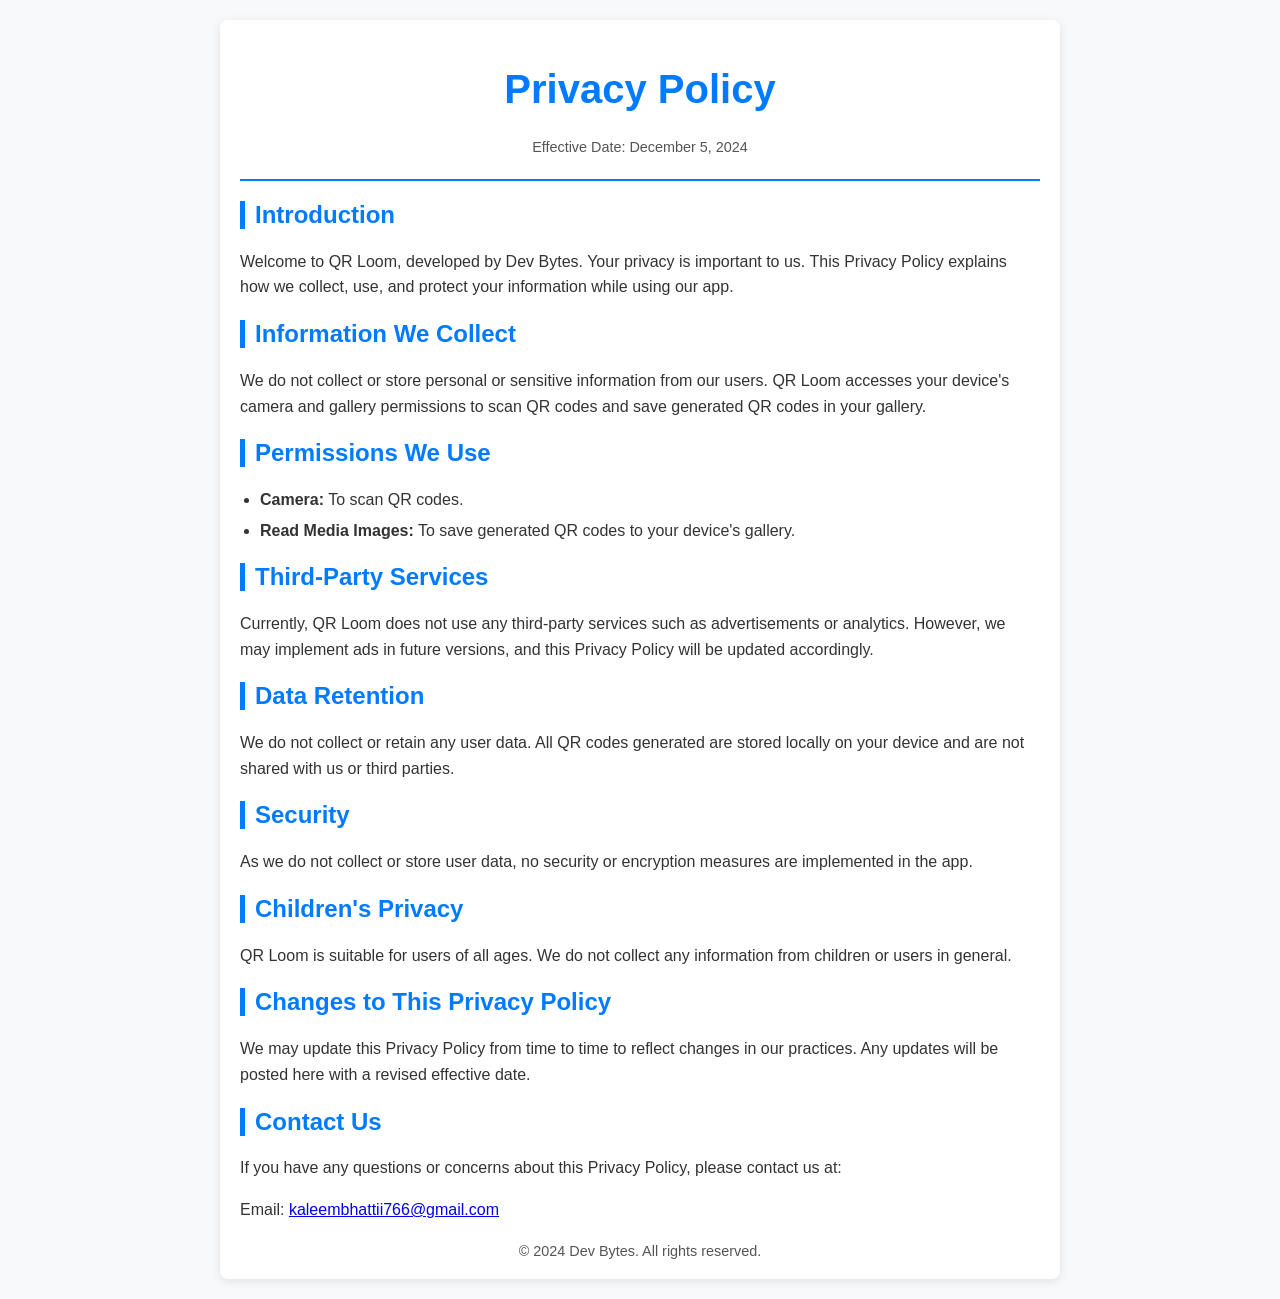
==== index.html @ 86bc4476 "privacy policy" ====
<!DOCTYPE html>
<html lang="en">
  <head>
    <meta charset="UTF-8" />
    <meta name="viewport" content="width=device-width, initial-scale=1.0" />
    <title>Privacy Policy - QR Loom</title>
    <link rel="stylesheet" href="style.css" />
  </head>
  <body>
    <div class="container">
      <header>
        <h1>Privacy Policy</h1>
        <p>Effective Date: December 5, 2024</p>
      </header>
      <section>
        <h2>Introduction</h2>
        <p>
          Welcome to QR Loom, developed by Dev Bytes. Your privacy is important
          to us. This Privacy Policy explains how we collect, use, and protect
          your information while using our app.
        </p>
      </section>
      <section>
        <h2>Information We Collect</h2>
        <p>
          We do not collect or store personal or sensitive information from our
          users. QR Loom accesses your device's camera and gallery permissions
          to scan QR codes and save generated QR codes in your gallery.
        </p>
      </section>
      <section>
        <h2>Permissions We Use</h2>
        <ul>
          <li><strong>Camera:</strong> To scan QR codes.</li>
          <li>
            <strong>Read Media Images:</strong> To save generated QR codes to
            your device's gallery.
          </li>
        </ul>
      </section>
      <section>
        <h2>Third-Party Services</h2>
        <p>
          Currently, QR Loom does not use any third-party services such as
          advertisements or analytics. However, we may implement ads in future
          versions, and this Privacy Policy will be updated accordingly.
        </p>
      </section>
      <section>
        <h2>Data Retention</h2>
        <p>
          We do not collect or retain any user data. All QR codes generated are
          stored locally on your device and are not shared with us or third
          parties.
        </p>
      </section>
      <section>
        <h2>Security</h2>
        <p>
          As we do not collect or store user data, no security or encryption
          measures are implemented in the app.
        </p>
      </section>
      <section>
        <h2>Children's Privacy</h2>
        <p>
          QR Loom is suitable for users of all ages. We do not collect any
          information from children or users in general.
        </p>
      </section>
      <section>
        <h2>Changes to This Privacy Policy</h2>
        <p>
          We may update this Privacy Policy from time to time to reflect changes
          in our practices. Any updates will be posted here with a revised
          effective date.
        </p>
      </section>
      <section>
        <h2>Contact Us</h2>
        <p>
          If you have any questions or concerns about this Privacy Policy,
          please contact us at:
        </p>
        <p>
          Email:
          <a href="mailto:kaleembhattii766@gmail.com"
            >kaleembhattii766@gmail.com</a
          >
        </p>
      </section>
      <footer>
        <p>© 2024 Dev Bytes. All rights reserved.</p>
      </footer>
    </div>
  </body>
</html>
---- style.css ----
body {
  font-family: Arial, sans-serif;
  margin: 0;
  padding: 0;
  background-color: #f8f9fa;
  color: #333;
}

.container {
  max-width: 800px;
  margin: 20px auto;
  padding: 20px;
  background: #ffffff;
  border-radius: 8px;
  box-shadow: 0 2px 10px rgba(0, 0, 0, 0.1);
}

header {
  text-align: center;
  border-bottom: 2px solid #007bff;
  padding-bottom: 10px;
}

header h1 {
  color: #007bff;
  font-size: 2.5em;
}

header p {
  font-size: 0.9em;
  color: #555;
}

section {
  margin: 20px 0;
}

section h2 {
  color: #007bff;
  font-size: 1.5em;
  border-left: 5px solid #007bff;
  padding-left: 10px;
}

section p,
section ul {
  font-size: 1em;
  line-height: 1.6;
}

ul {
  margin: 10px 0;
  padding-left: 20px;
}

ul li {
  margin: 5px 0;
}

footer {
  text-align: center;
  margin-top: 20px;
  font-size: 0.9em;
  color: #555;
}

footer p {
  margin: 0;
}
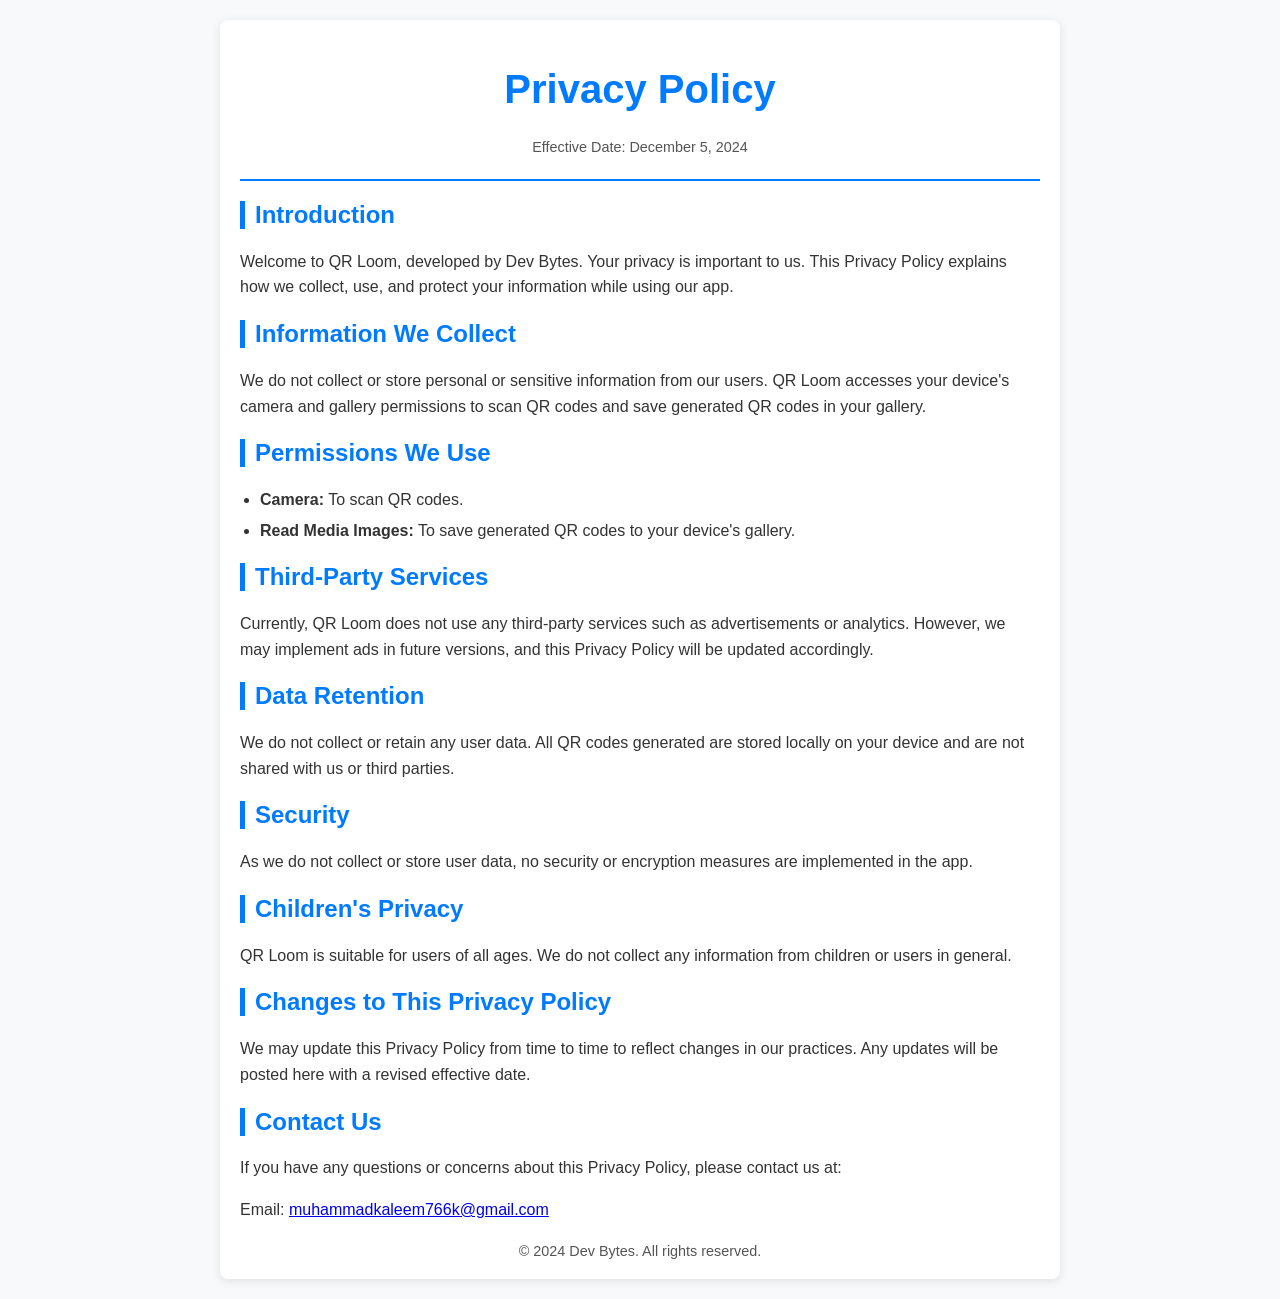
==== commit a5f73c39: "email change" ====
--- a/index.html
+++ b/index.html
@@ -84,8 +84,8 @@
         </p>
         <p>
           Email:
-          <a href="mailto:kaleembhattii766@gmail.com"
-            >kaleembhattii766@gmail.com</a
+          <a href="mailto:muhammadkaleem766k@gmail.com"
+            >muhammadkaleem766k@gmail.com</a
           >
         </p>
       </section>
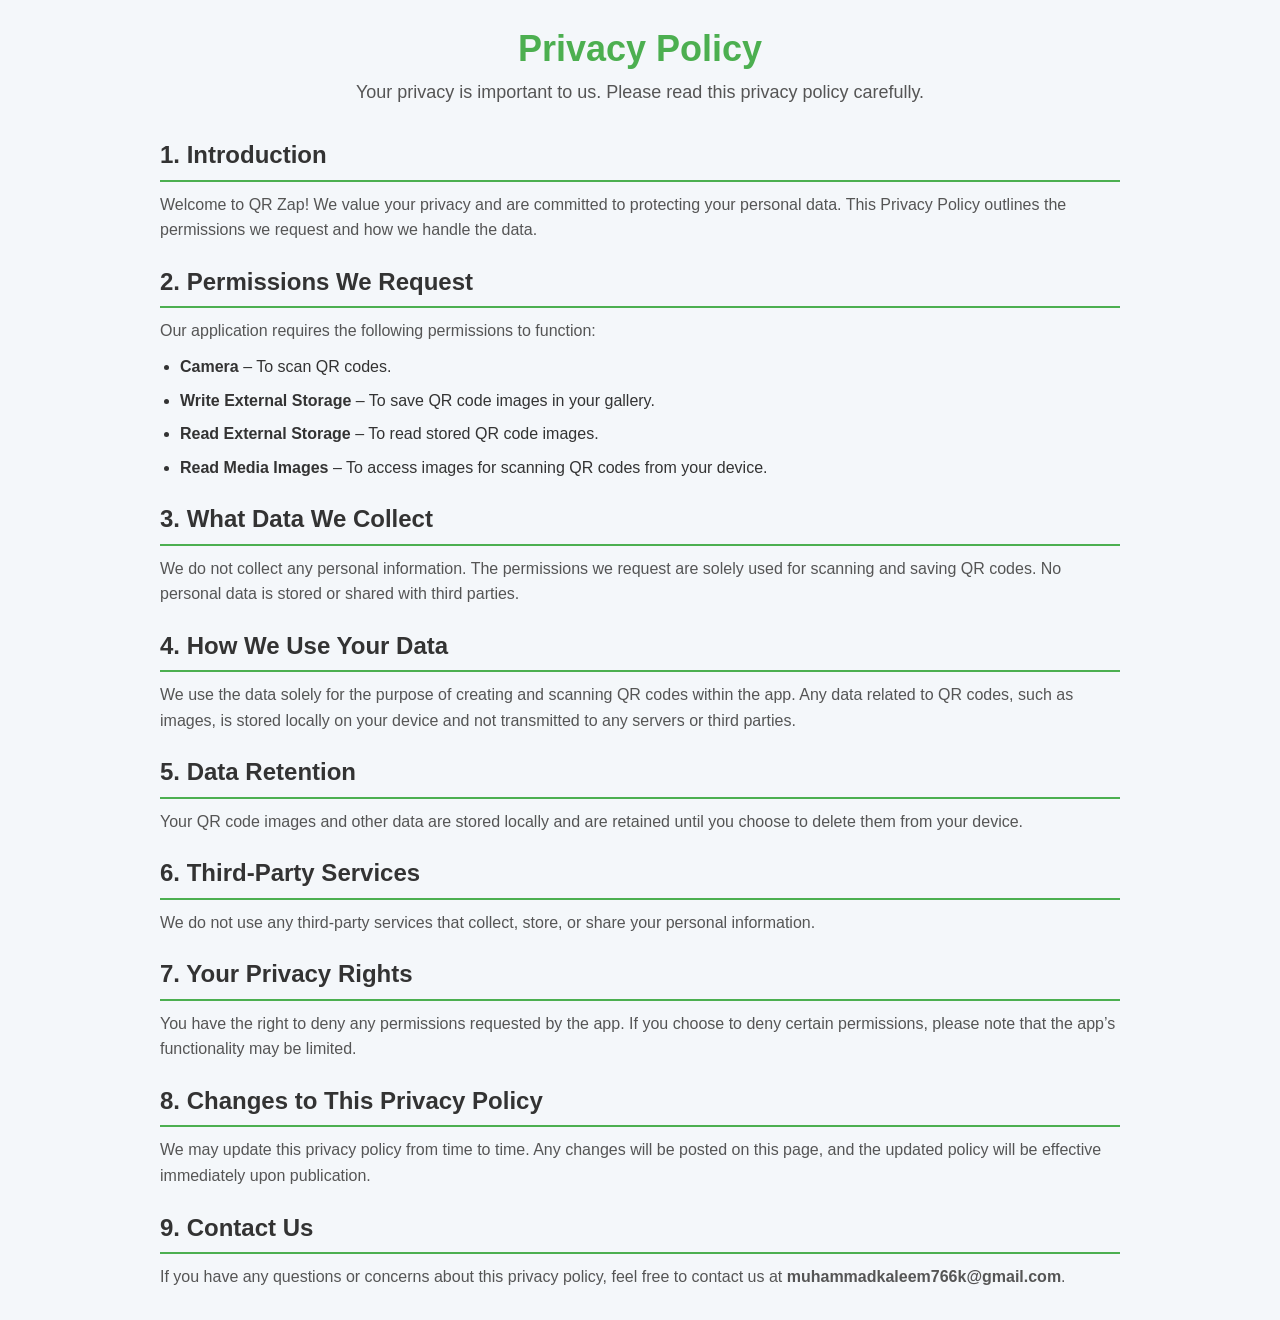
==== commit 09fc545a: "policy" ====
--- a/index.html
+++ b/index.html
@@ -3,95 +3,92 @@
   <head>
     <meta charset="UTF-8" />
     <meta name="viewport" content="width=device-width, initial-scale=1.0" />
-    <title>Privacy Policy - QR Loom</title>
+    <title>Privacy Policy - QR Zap</title>
     <link rel="stylesheet" href="style.css" />
   </head>
   <body>
     <div class="container">
       <header>
         <h1>Privacy Policy</h1>
-        <p>Effective Date: December 5, 2024</p>
+        <p>
+          Your privacy is important to us. Please read this privacy policy
+          carefully.
+        </p>
       </header>
-      <section>
-        <h2>Introduction</h2>
+
+      <section class="policy">
+        <h2>1. Introduction</h2>
         <p>
-          Welcome to QR Loom, developed by Dev Bytes. Your privacy is important
-          to us. This Privacy Policy explains how we collect, use, and protect
-          your information while using our app.
+          Welcome to QR Zap! We value your privacy and are committed to
+          protecting your personal data. This Privacy Policy outlines the
+          permissions we request and how we handle the data.
+        </p>
+
+        <h2>2. Permissions We Request</h2>
+        <p>Our application requires the following permissions to function:</p>
+        <ul>
+          <li><strong>Camera</strong> – To scan QR codes.</li>
+          <li>
+            <strong>Write External Storage</strong> – To save QR code images in
+            your gallery.
+          </li>
+          <li>
+            <strong>Read External Storage</strong> – To read stored QR code
+            images.
+          </li>
+          <li>
+            <strong>Read Media Images</strong> – To access images for scanning
+            QR codes from your device.
+          </li>
+        </ul>
+
+        <h2>3. What Data We Collect</h2>
+        <p>
+          We do not collect any personal information. The permissions we request
+          are solely used for scanning and saving QR codes. No personal data is
+          stored or shared with third parties.
+        </p>
+
+        <h2>4. How We Use Your Data</h2>
+        <p>
+          We use the data solely for the purpose of creating and scanning QR
+          codes within the app. Any data related to QR codes, such as images, is
+          stored locally on your device and not transmitted to any servers or
+          third parties.
+        </p>
+
+        <h2>5. Data Retention</h2>
+        <p>
+          Your QR code images and other data are stored locally and are retained
+          until you choose to delete them from your device.
+        </p>
+
+        <h2>6. Third-Party Services</h2>
+        <p>
+          We do not use any third-party services that collect, store, or share
+          your personal information.
+        </p>
+
+        <h2>7. Your Privacy Rights</h2>
+        <p>
+          You have the right to deny any permissions requested by the app. If
+          you choose to deny certain permissions, please note that the app’s
+          functionality may be limited.
+        </p>
+
+        <h2>8. Changes to This Privacy Policy</h2>
+        <p>
+          We may update this privacy policy from time to time. Any changes will
+          be posted on this page, and the updated policy will be effective
+          immediately upon publication.
+        </p>
+
+        <h2>9. Contact Us</h2>
+        <p>
+          If you have any questions or concerns about this privacy policy, feel
+          free to contact us at <strong>muhammadkaleem766k@gmail.com</strong>.
         </p>
       </section>
-      <section>
-        <h2>Information We Collect</h2>
-        <p>
-          We do not collect or store personal or sensitive information from our
-          users. QR Loom accesses your device's camera and gallery permissions
-          to scan QR codes and save generated QR codes in your gallery.
-        </p>
-      </section>
-      <section>
-        <h2>Permissions We Use</h2>
-        <ul>
-          <li><strong>Camera:</strong> To scan QR codes.</li>
-          <li>
-            <strong>Read Media Images:</strong> To save generated QR codes to
-            your device's gallery.
-          </li>
-        </ul>
-      </section>
-      <section>
-        <h2>Third-Party Services</h2>
-        <p>
-          Currently, QR Loom does not use any third-party services such as
-          advertisements or analytics. However, we may implement ads in future
-          versions, and this Privacy Policy will be updated accordingly.
-        </p>
-      </section>
-      <section>
-        <h2>Data Retention</h2>
-        <p>
-          We do not collect or retain any user data. All QR codes generated are
-          stored locally on your device and are not shared with us or third
-          parties.
-        </p>
-      </section>
-      <section>
-        <h2>Security</h2>
-        <p>
-          As we do not collect or store user data, no security or encryption
-          measures are implemented in the app.
-        </p>
-      </section>
-      <section>
-        <h2>Children's Privacy</h2>
-        <p>
-          QR Loom is suitable for users of all ages. We do not collect any
-          information from children or users in general.
-        </p>
-      </section>
-      <section>
-        <h2>Changes to This Privacy Policy</h2>
-        <p>
-          We may update this Privacy Policy from time to time to reflect changes
-          in our practices. Any updates will be posted here with a revised
-          effective date.
-        </p>
-      </section>
-      <section>
-        <h2>Contact Us</h2>
-        <p>
-          If you have any questions or concerns about this Privacy Policy,
-          please contact us at:
-        </p>
-        <p>
-          Email:
-          <a href="mailto:muhammadkaleem766k@gmail.com"
-            >muhammadkaleem766k@gmail.com</a
-          >
-        </p>
-      </section>
-      <footer>
-        <p>© 2024 Dev Bytes. All rights reserved.</p>
-      </footer>
     </div>
   </body>
 </html>
--- a/style.css
+++ b/style.css
@@ -1,69 +1,75 @@
+/* Reset some default styles */
+* {
+  margin: 0;
+  padding: 0;
+  box-sizing: border-box;
+}
+
+/* Body styles */
 body {
   font-family: Arial, sans-serif;
-  margin: 0;
-  padding: 0;
-  background-color: #f8f9fa;
+  background-color: #f4f7fa;
   color: #333;
+  line-height: 1.6;
 }
 
+/* Container to center content */
 .container {
-  max-width: 800px;
-  margin: 20px auto;
+  width: 80%;
+  max-width: 1000px;
+  margin: 0 auto;
   padding: 20px;
-  background: #ffffff;
-  border-radius: 8px;
-  box-shadow: 0 2px 10px rgba(0, 0, 0, 0.1);
 }
 
+/* Header styles */
 header {
   text-align: center;
-  border-bottom: 2px solid #007bff;
-  padding-bottom: 10px;
+  margin-bottom: 30px;
 }
 
 header h1 {
-  color: #007bff;
-  font-size: 2.5em;
+  font-size: 36px;
+  color: #4caf50;
 }
 
 header p {
-  font-size: 0.9em;
+  font-size: 18px;
   color: #555;
 }
 
-section {
-  margin: 20px 0;
+/* Policy section styles */
+.policy h2 {
+  font-size: 24px;
+  color: #333;
+  margin-top: 20px;
+  border-bottom: 2px solid #4caf50;
+  padding-bottom: 5px;
 }
 
-section h2 {
-  color: #007bff;
-  font-size: 1.5em;
-  border-left: 5px solid #007bff;
-  padding-left: 10px;
-}
-
-section p,
-section ul {
-  font-size: 1em;
-  line-height: 1.6;
-}
-
-ul {
+.policy p {
+  font-size: 16px;
   margin: 10px 0;
-  padding-left: 20px;
-}
-
-ul li {
-  margin: 5px 0;
-}
-
-footer {
-  text-align: center;
-  margin-top: 20px;
-  font-size: 0.9em;
   color: #555;
 }
 
-footer p {
-  margin: 0;
+.policy ul {
+  margin-left: 20px;
+  list-style-type: disc;
 }
+
+.policy ul li {
+  margin: 8px 0;
+}
+
+/* Footer styles */
+footer {
+  text-align: center;
+  font-size: 14px;
+  color: #777;
+  margin-top: 40px;
+}
+
+footer a {
+  color: #4caf50;
+  text-decoration: none;
+}
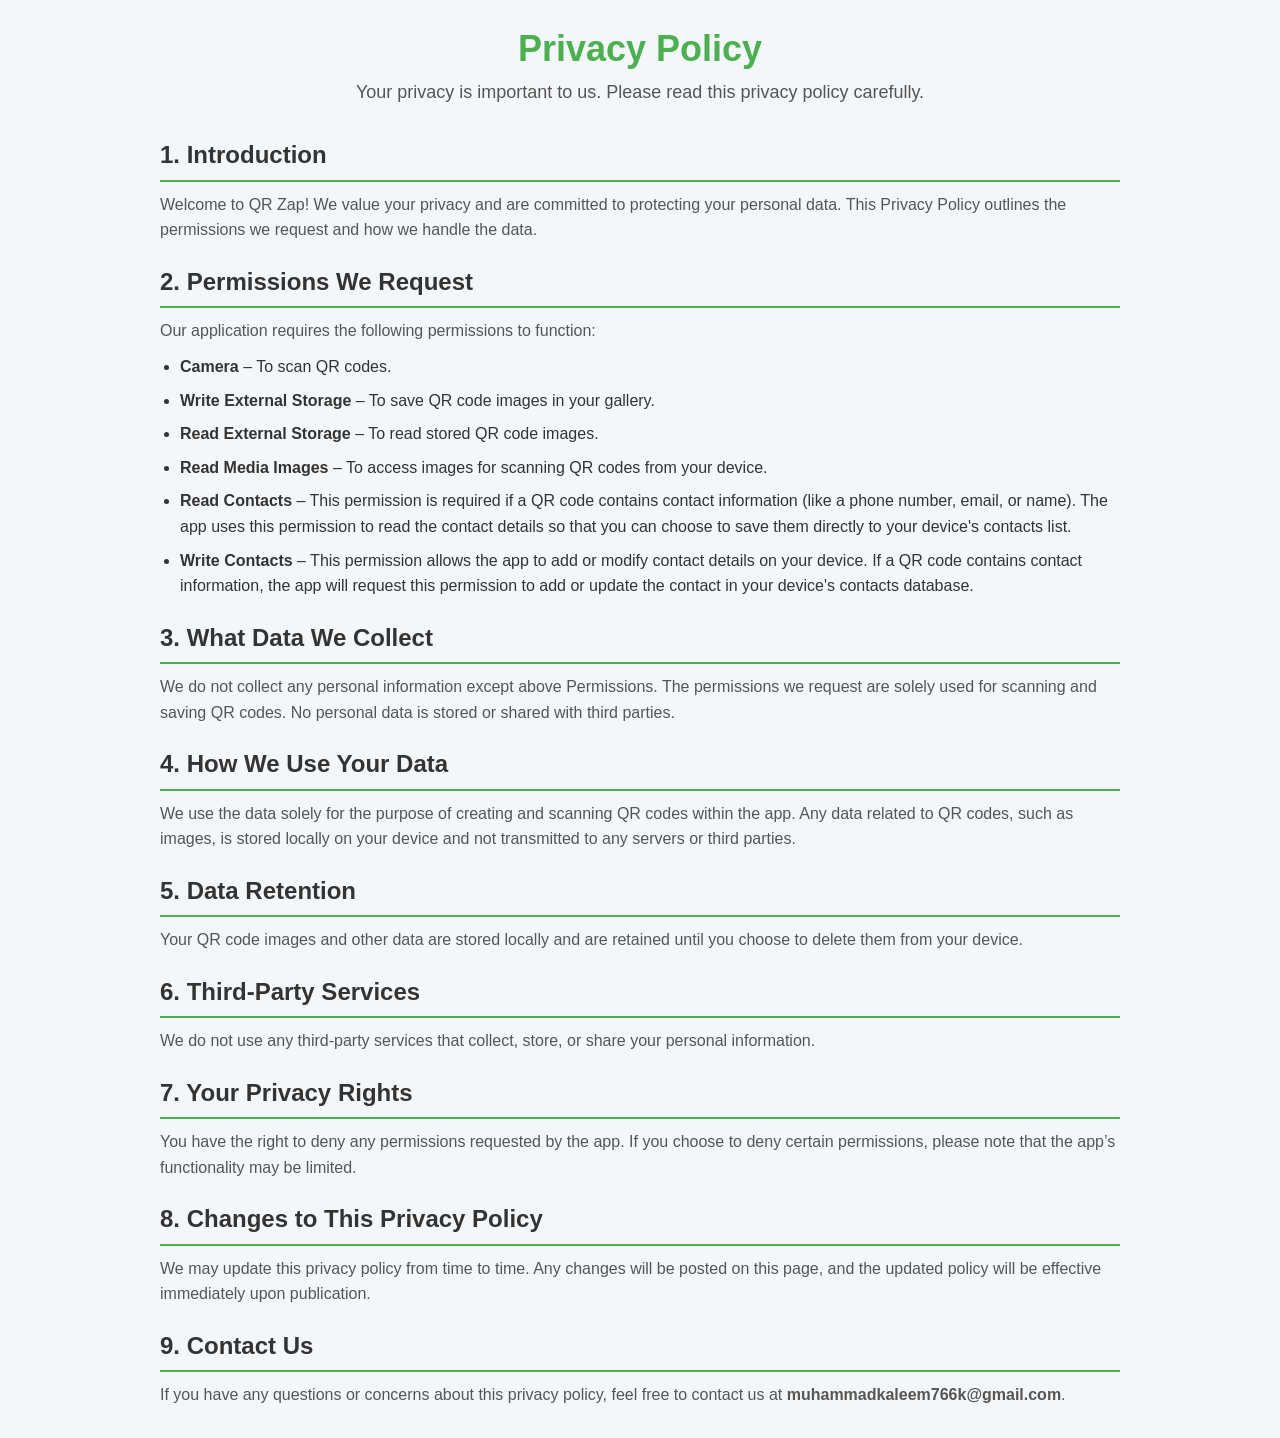
==== commit e13a490e: "contact information added" ====
--- a/index.html
+++ b/index.html
@@ -40,11 +40,17 @@
             <strong>Read Media Images</strong> – To access images for scanning
             QR codes from your device.
           </li>
+          <li>
+            <strong>Read Contacts</strong> – This permission is required if a QR code contains contact information (like a phone number, email, or name). The app uses this permission to read the contact details so that you can choose to save them directly to your device's contacts list.
+          </li>
+          <li>
+            <strong>Write Contacts</strong> – This permission allows the app to add or modify contact details on your device. If a QR code contains contact information, the app will request this permission to add or update the contact in your device's contacts database.
+          </li>
         </ul>
 
         <h2>3. What Data We Collect</h2>
         <p>
-          We do not collect any personal information. The permissions we request
+          We do not collect any personal information except above Permissions. The permissions we request
           are solely used for scanning and saving QR codes. No personal data is
           stored or shared with third parties.
         </p>
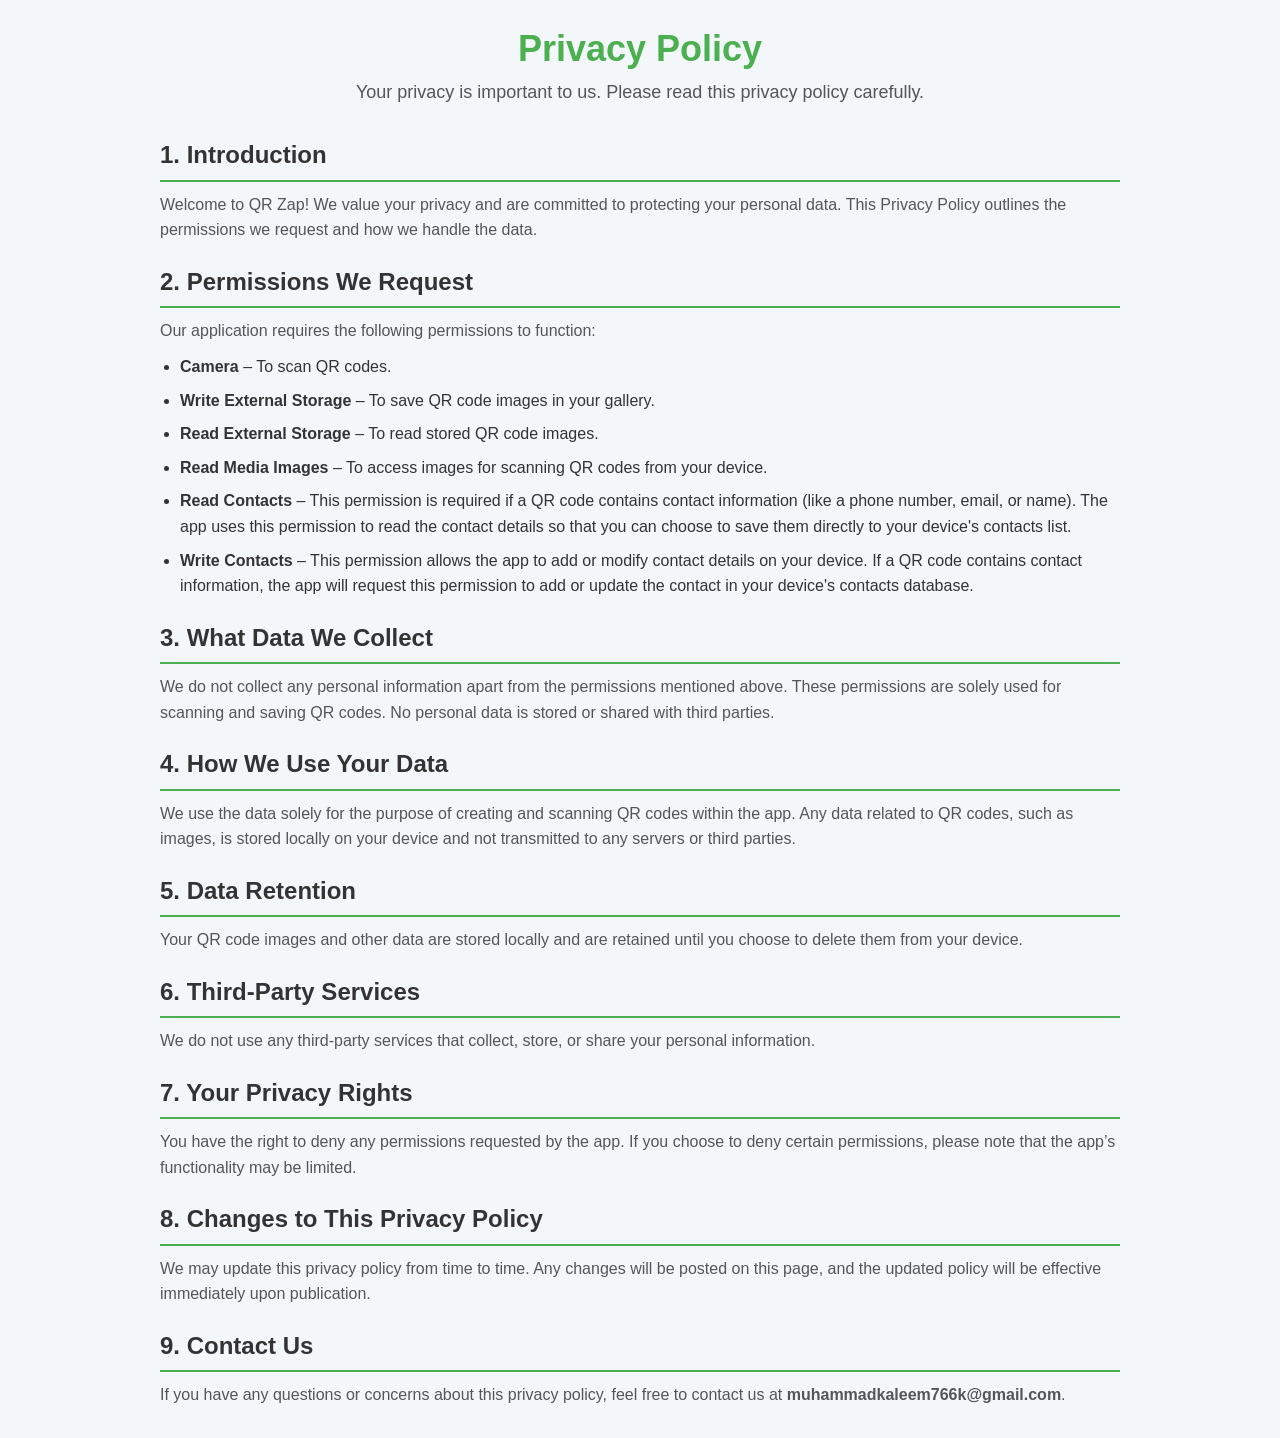
==== commit 6bb84241: "what data we collect information change" ====
--- a/index.html
+++ b/index.html
@@ -50,9 +50,7 @@
 
         <h2>3. What Data We Collect</h2>
         <p>
-          We do not collect any personal information except above Permissions. The permissions we request
-          are solely used for scanning and saving QR codes. No personal data is
-          stored or shared with third parties.
+          We do not collect any personal information apart from the permissions mentioned above. These permissions are solely used for scanning and saving QR codes. No personal data is stored or shared with third parties.
         </p>
 
         <h2>4. How We Use Your Data</h2>
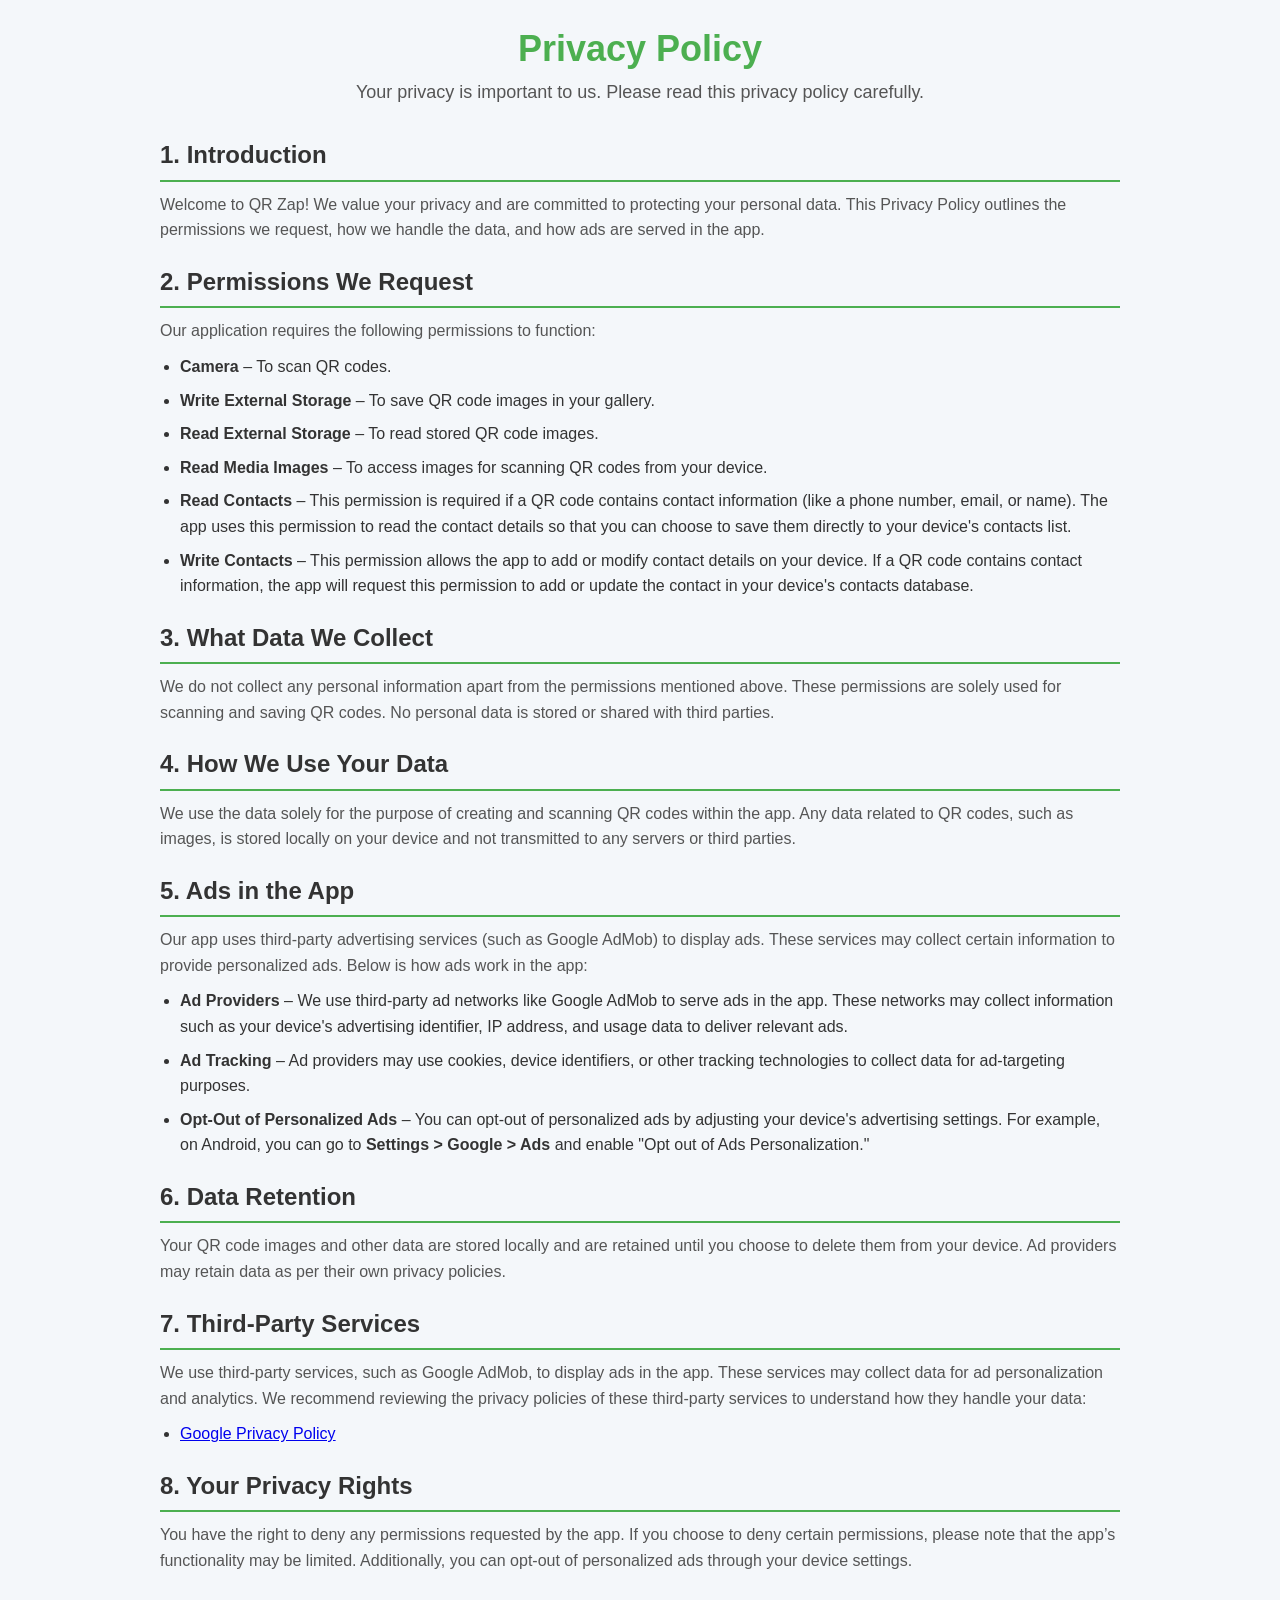
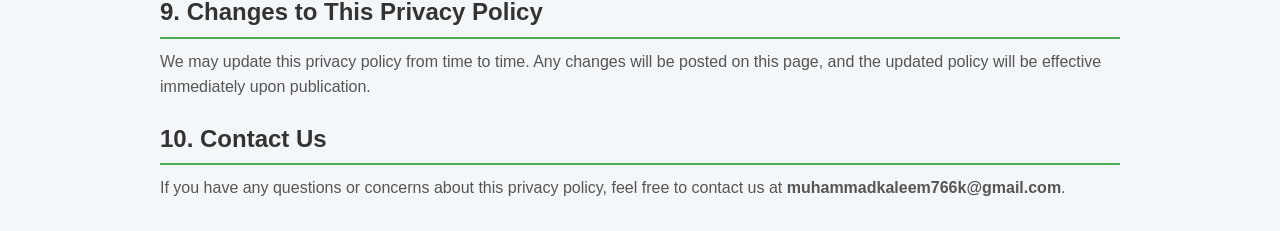
==== commit 117d0321: "ad policy update" ====
--- a/index.html
+++ b/index.html
@@ -21,7 +21,8 @@
         <p>
           Welcome to QR Zap! We value your privacy and are committed to
           protecting your personal data. This Privacy Policy outlines the
-          permissions we request and how we handle the data.
+          permissions we request, how we handle the data, and how ads are served
+          in the app.
         </p>
 
         <h2>2. Permissions We Request</h2>
@@ -41,16 +42,26 @@
             QR codes from your device.
           </li>
           <li>
-            <strong>Read Contacts</strong> – This permission is required if a QR code contains contact information (like a phone number, email, or name). The app uses this permission to read the contact details so that you can choose to save them directly to your device's contacts list.
+            <strong>Read Contacts</strong> – This permission is required if a QR
+            code contains contact information (like a phone number, email, or
+            name). The app uses this permission to read the contact details so
+            that you can choose to save them directly to your device's contacts
+            list.
           </li>
           <li>
-            <strong>Write Contacts</strong> – This permission allows the app to add or modify contact details on your device. If a QR code contains contact information, the app will request this permission to add or update the contact in your device's contacts database.
+            <strong>Write Contacts</strong> – This permission allows the app to
+            add or modify contact details on your device. If a QR code contains
+            contact information, the app will request this permission to add or
+            update the contact in your device's contacts database.
           </li>
         </ul>
 
         <h2>3. What Data We Collect</h2>
         <p>
-          We do not collect any personal information apart from the permissions mentioned above. These permissions are solely used for scanning and saving QR codes. No personal data is stored or shared with third parties.
+          We do not collect any personal information apart from the permissions
+          mentioned above. These permissions are solely used for scanning and
+          saving QR codes. No personal data is stored or shared with third
+          parties.
         </p>
 
         <h2>4. How We Use Your Data</h2>
@@ -61,36 +72,75 @@
           third parties.
         </p>
 
-        <h2>5. Data Retention</h2>
+        <h2>5. Ads in the App</h2>
+        <p>
+          Our app uses third-party advertising services (such as Google AdMob)
+          to display ads. These services may collect certain information to
+          provide personalized ads. Below is how ads work in the app:
+        </p>
+        <ul>
+          <li>
+            <strong>Ad Providers</strong> – We use third-party ad networks like
+            Google AdMob to serve ads in the app. These networks may collect
+            information such as your device's advertising identifier, IP
+            address, and usage data to deliver relevant ads.
+          </li>
+          <li>
+            <strong>Ad Tracking</strong> – Ad providers may use cookies, device
+            identifiers, or other tracking technologies to collect data for
+            ad-targeting purposes.
+          </li>
+          <li>
+            <strong>Opt-Out of Personalized Ads</strong> – You can opt-out of
+            personalized ads by adjusting your device's advertising settings.
+            For example, on Android, you can go to
+            <strong>Settings > Google > Ads</strong> and enable "Opt out of Ads
+            Personalization."
+          </li>
+        </ul>
+
+        <h2>6. Data Retention</h2>
         <p>
           Your QR code images and other data are stored locally and are retained
-          until you choose to delete them from your device.
+          until you choose to delete them from your device. Ad providers may
+          retain data as per their own privacy policies.
         </p>
 
-        <h2>6. Third-Party Services</h2>
+        <h2>7. Third-Party Services</h2>
         <p>
-          We do not use any third-party services that collect, store, or share
-          your personal information.
+          We use third-party services, such as Google AdMob, to display ads in
+          the app. These services may collect data for ad personalization and
+          analytics. We recommend reviewing the privacy policies of these
+          third-party services to understand how they handle your data:
         </p>
+        <ul>
+          <li>
+            <a href="https://policies.google.com/privacy" target="_blank"
+              >Google Privacy Policy</a
+            >
+          </li>
+        </ul>
 
-        <h2>7. Your Privacy Rights</h2>
+        <h2>8. Your Privacy Rights</h2>
         <p>
           You have the right to deny any permissions requested by the app. If
           you choose to deny certain permissions, please note that the app’s
-          functionality may be limited.
+          functionality may be limited. Additionally, you can opt-out of
+          personalized ads through your device settings.
         </p>
 
-        <h2>8. Changes to This Privacy Policy</h2>
+        <h2>9. Changes to This Privacy Policy</h2>
         <p>
           We may update this privacy policy from time to time. Any changes will
           be posted on this page, and the updated policy will be effective
           immediately upon publication.
         </p>
 
-        <h2>9. Contact Us</h2>
+        <h2>10. Contact Us</h2>
         <p>
           If you have any questions or concerns about this privacy policy, feel
-          free to contact us at <strong>muhammadkaleem766k@gmail.com</strong>.
+          free to contact us at
+          <strong>muhammadkaleem766k@gmail.com</strong>.
         </p>
       </section>
     </div>
